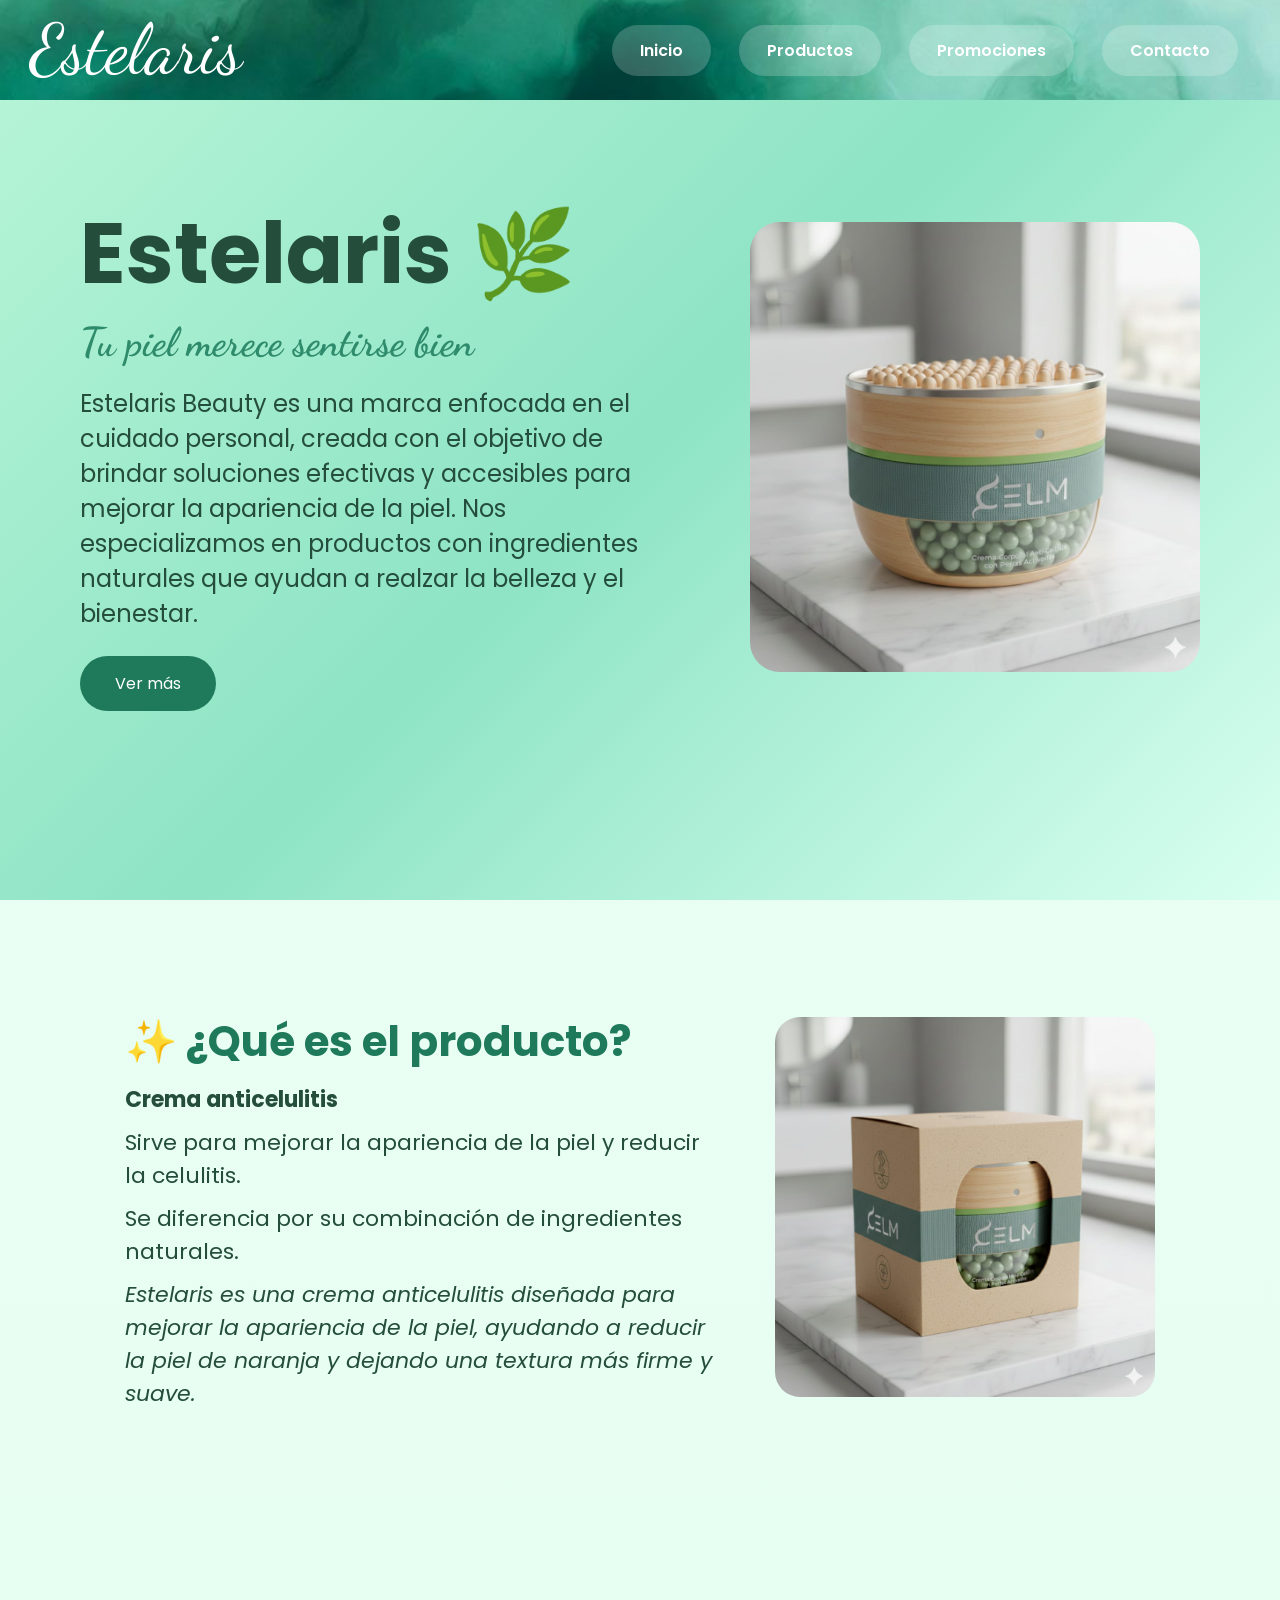
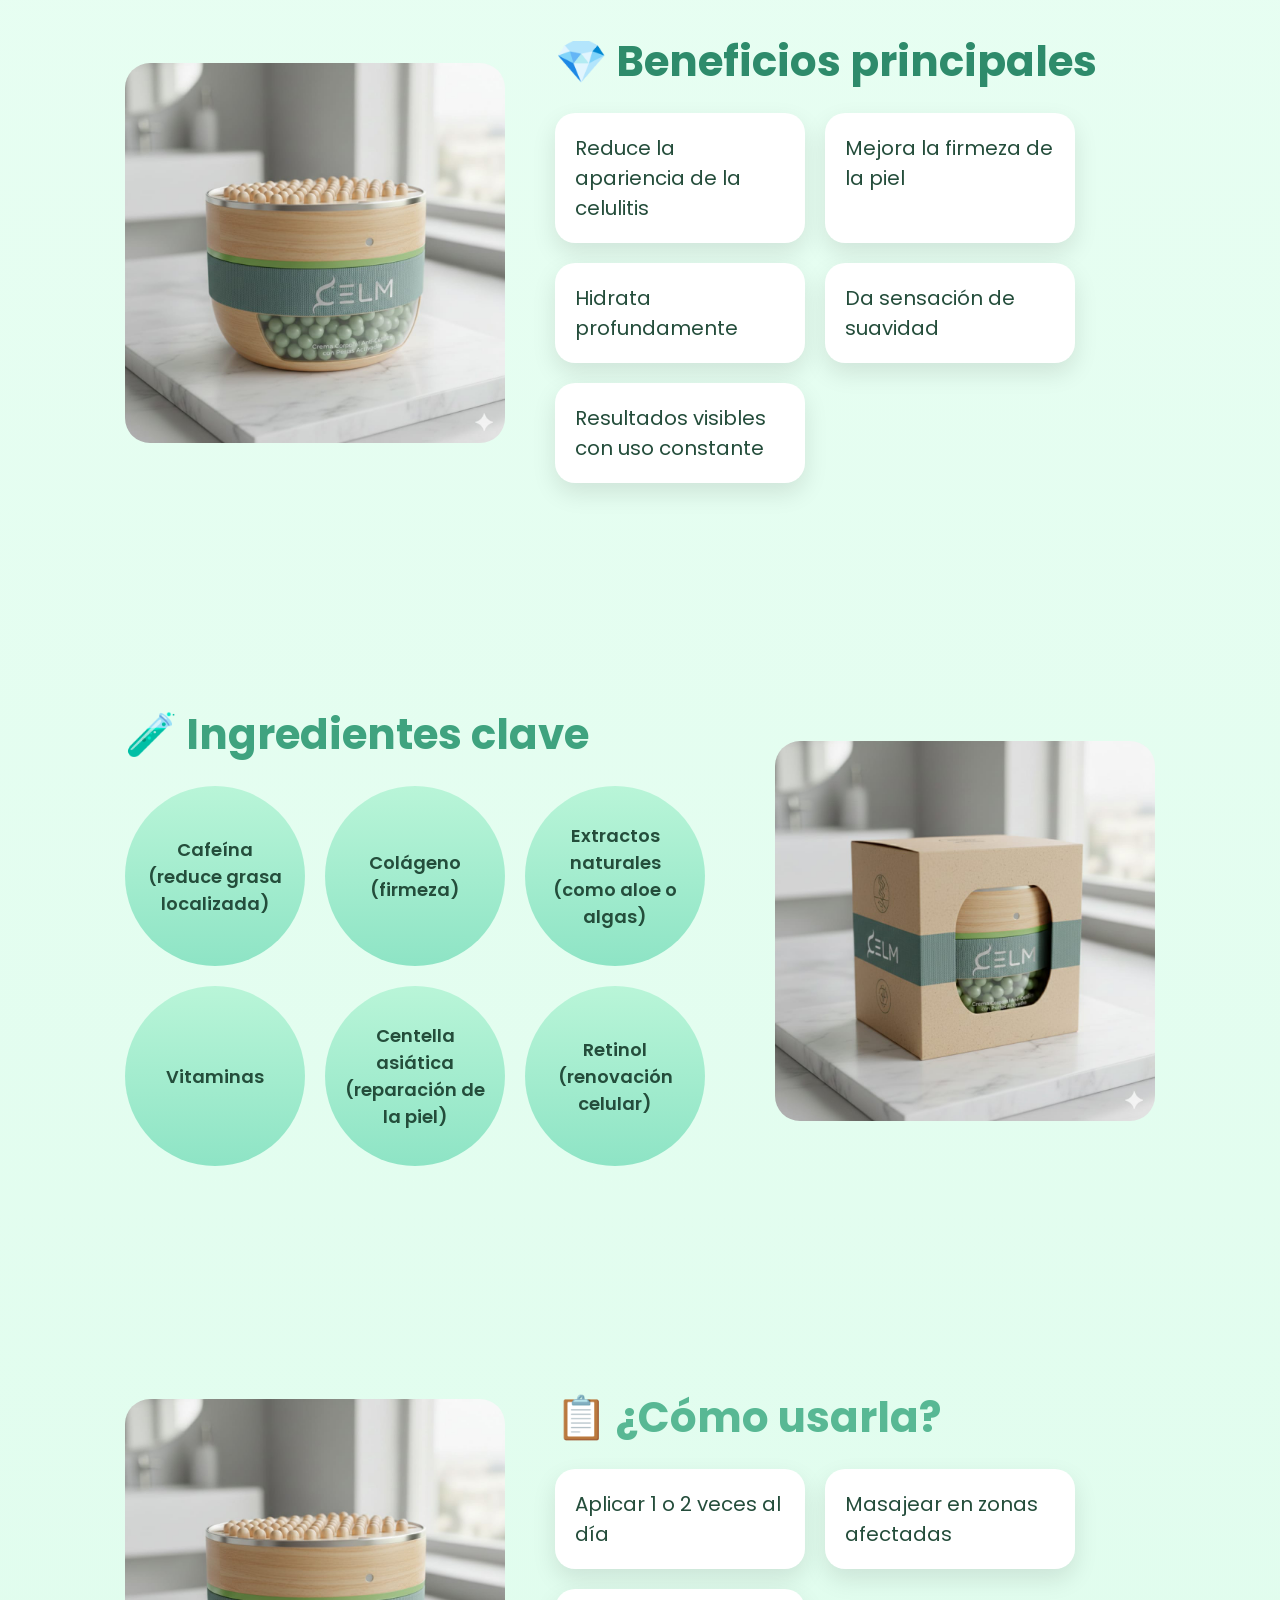
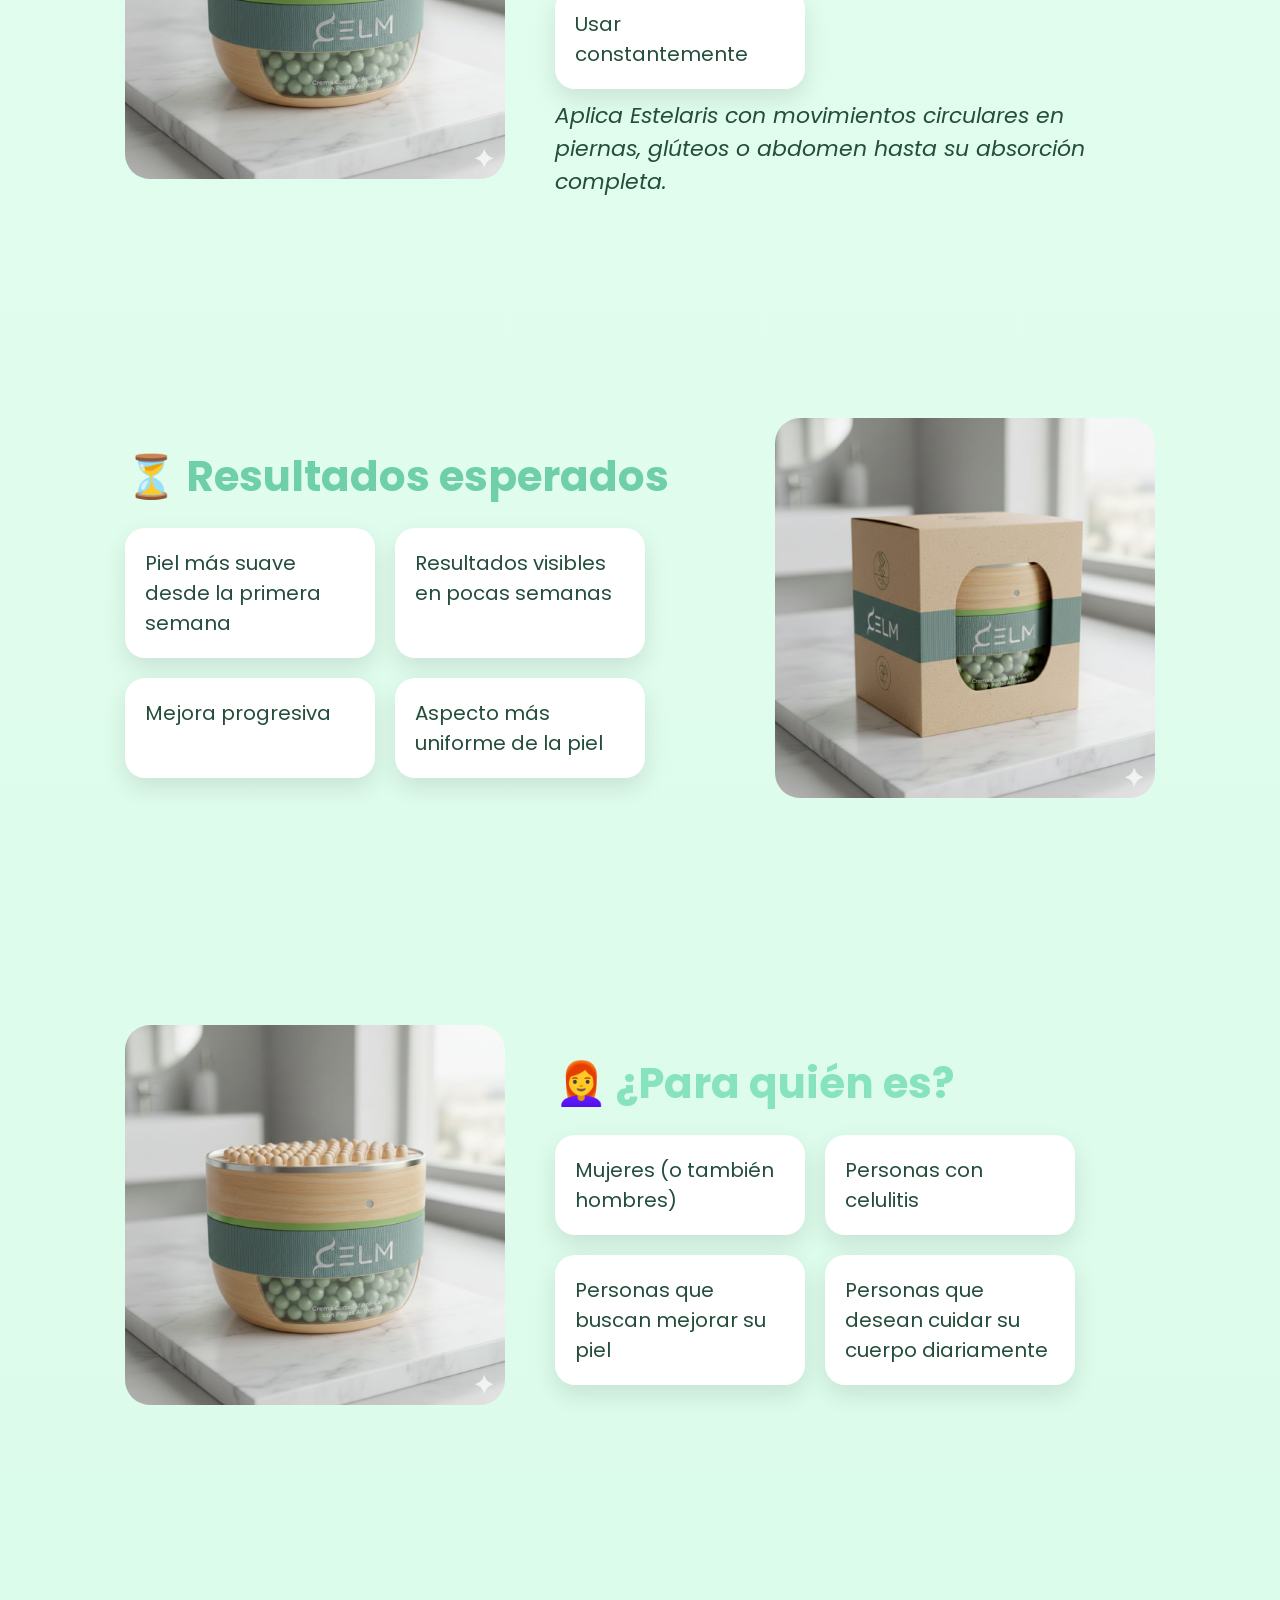
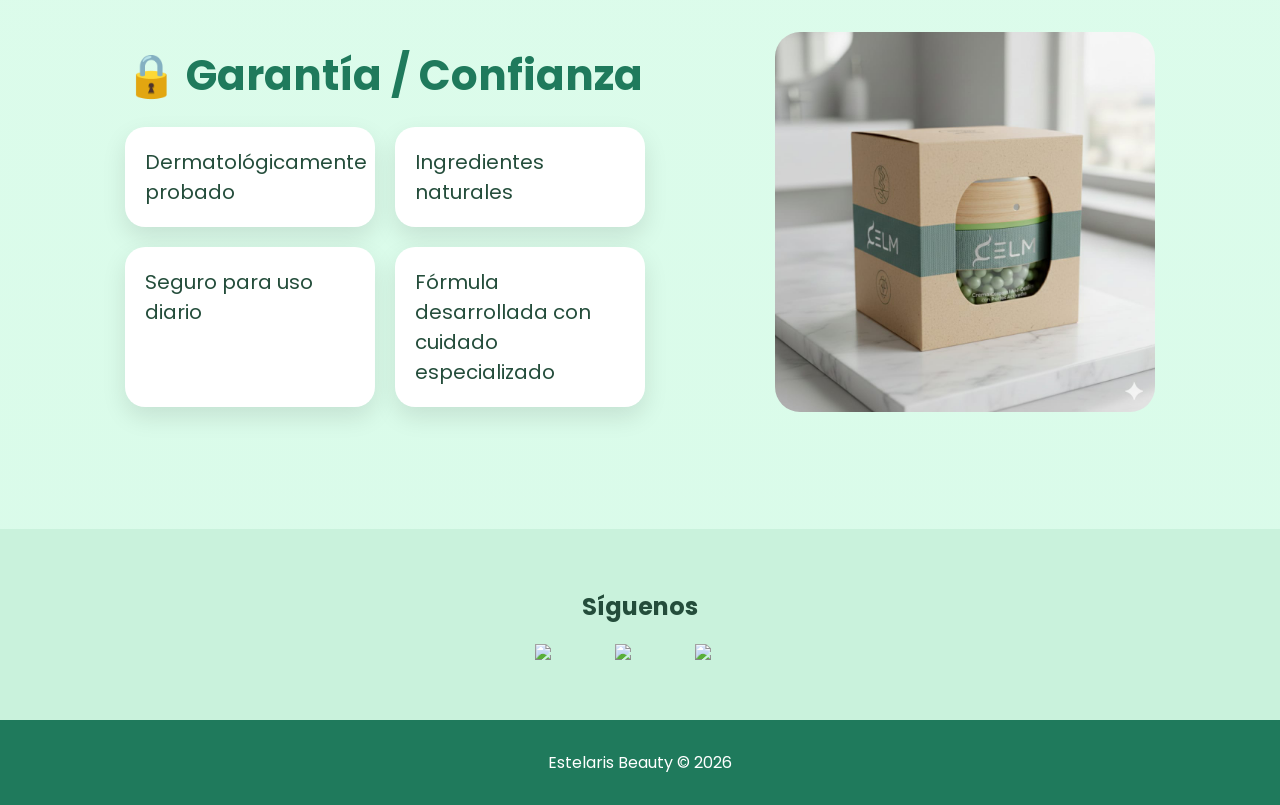
==== index.html @ 685504bf "Add files via upload" ====
<!DOCTYPE html>
<html lang="es">
<head>
<meta charset="UTF-8">
<meta name="viewport" content="width=device-width, initial-scale=1.0">
<title>Estelaris Beauty</title>

<link href="https://fonts.googleapis.com/css2?family=Poppins:wght@300;500;700&family=Dancing+Script:wght@700&display=swap" rel="stylesheet">

<style>
*{margin:0;padding:0;box-sizing:border-box;font-family:'Poppins',sans-serif;scroll-behavior:smooth;}
body{background:linear-gradient(#ecfff5,#d9fbe9);color:#244d3b;}

/* HEADER VERDE */
header{
position:fixed;width:100%;top:0;
display:flex;justify-content:space-between;align-items:center;
padding:35px 30px;
height: 100px;
background:url('Fondo.jpeg') center/cover;
z-index:1000;
}

.logo{
font-family:'Dancing Script';
font-size:70px;
color:white;
}

.nav a{
margin:0 12px;
padding:14px 28px;
border-radius:30px;
background:rgba(255,255,255,0.2);
text-decoration:none;
color:white;
font-weight:600;
transition:0.4s;
}
.nav a:hover{
background:white;
color:#1f7a5c;
transform:scale(1.1);
}

/* HERO */
.hero{
height:100vh;display:flex;align-items:center;justify-content:center;
padding:120px 80px;gap:60px;
background:linear-gradient(135deg,#b9f5d8,#8ee4c5,#d9fff0);
}
.hero-text{max-width:650px;}
.hero-text h1{font-size:85px;}
.hero-text h2{font-size:40px;font-family:'Dancing Script';color:#2e8b6b;}
.hero-text p{font-size:24px;margin-top:20px;}

.btn{
display:inline-block;margin-top:25px;
padding:15px 35px;background:#1f7a5c;color:white;
border-radius:30px;text-decoration:none;
}
.btn:hover{background:#145c43;}

.hero-img img{width:450px;border-radius:30px;}

/* SECCIONES */
section{padding:110px 90px;}
.flex{display:flex;align-items:center;justify-content:center;gap:50px;flex-wrap:wrap;}

.text{max-width:600px;}
.text h2{font-size:42px;}
.text p{font-size:22px;margin-top:10px;}

/* COLORES */
.t1{color:#1f7a5c;}
.t2{color:#2e8b6b;}
.t3{color:#3fa37f;}
.t4{color:#58b894;}
.t5{color:#6fcfa8;}
.t6{color:#86e3bd;}

/* CAJAS */
.boxes{display:flex;flex-wrap:wrap;gap:20px;margin-top:20px;}
.box{
background:white;padding:20px;border-radius:20px;
width:250px;font-size:20px;
box-shadow:0 10px 25px rgba(0,0,0,0.1);
transition:0.4s;
}
.box:hover{transform:translateY(-10px) scale(1.05);}

/* CIRCULOS */
.circle{
width:180px;height:180px;border-radius:50%;
background:linear-gradient(#b9f5d8,#8ee4c5);
display:flex;align-items:center;justify-content:center;
text-align:center;padding:20px;font-size:18px;font-weight:600;
}
.circle:hover{transform:scale(1.1);}

.img-side img{width:380px;border-radius:25px;}

/* ANIMACION */
.reveal{opacity:0;transform:translateY(60px);transition:1s;}
.reveal.active{opacity:1;transform:translateY(0);}

/* REDES */
.redes{text-align:center;padding:60px;background:#c9f2dc;}
.iconos{display:flex;justify-content:center;gap:30px;margin-top:20px;}
.iconos img{width:50px;transition:0.3s;}
.iconos img:hover{transform:scale(1.2);}

/* FOOTER */
footer{background:#1f7a5c;color:white;text-align:center;padding:30px;}

@media(max-width:768px){
.hero{flex-direction:column;text-align:center;}
.flex{flex-direction:column;}
}
</style>
</head>

<body>

<header>
<div class="logo">Estelaris</div>
<div class="nav">
<a href="#inicio">Inicio</a>
<a href="#producto">Productos</a>
<a href="#beneficios">Promociones</a>
<a href="#contacto">Contacto</a>
</div>
</header>

<!-- EMPRESA -->
<section class="hero reveal" id="inicio">
<div class="hero-text">
<h1>Estelaris 🌿</h1>
<h2>Tu piel merece sentirse bien</h2>
<p>
Estelaris Beauty es una marca enfocada en el cuidado personal, creada con el objetivo de brindar soluciones efectivas y accesibles para mejorar la apariencia de la piel. 
Nos especializamos en productos con ingredientes naturales que ayudan a realzar la belleza y el bienestar.
</p>
<a href="#producto" class="btn">Ver más</a>
</div>
<div class="hero-img">
<img src="Celm1.jpeg">
</div>
</section>

<!-- PRODUCTO -->
<section class="flex reveal" id="producto">
<div class="text">
<h2 class="t1">✨ ¿Qué es el producto?</h2>
<p><strong>Crema anticelulitis</strong></p>
<p>Sirve para mejorar la apariencia de la piel y reducir la celulitis.</p>
<p>Se diferencia por su combinación de ingredientes naturales.</p>
<p><em>Estelaris es una crema anticelulitis diseñada para mejorar la apariencia de la piel, ayudando a reducir la piel de naranja y dejando una textura más firme y suave.</em></p>
</div>
<div class="img-side">
<img src="Celm2.jpeg">
</div>
</section>

<!-- BENEFICIOS -->
<section class="flex reveal">
<div class="img-side"><img src="Celm1.jpeg"></div>
<div class="text">
<h2 class="t2">💎 Beneficios principales</h2>
<div class="boxes">
<div class="box">Reduce la apariencia de la celulitis</div>
<div class="box">Mejora la firmeza de la piel</div>
<div class="box">Hidrata profundamente</div>
<div class="box">Da sensación de suavidad</div>
<div class="box">Resultados visibles con uso constante</div>
</div>
</div>
</section>

<!-- INGREDIENTES -->
<section class="flex reveal">
<div class="text">
<h2 class="t3">🧪 Ingredientes clave</h2>
<div class="boxes">
<div class="circle">Cafeína (reduce grasa localizada)</div>
<div class="circle">Colágeno (firmeza)</div>
<div class="circle">Extractos naturales (como aloe o algas)</div>
<div class="circle">Vitaminas</div>
<div class="circle">Centella asiática (reparación de la piel)</div>
<div class="circle">Retinol (renovación celular)</div>
</div>
</div>
<div class="img-side"><img src="Celm2.jpeg"></div>
</section>

<!-- USO -->
<section class="flex reveal">
<div class="img-side"><img src="Celm1.jpeg"></div>
<div class="text">
<h2 class="t4">📋 ¿Cómo usarla?</h2>
<div class="boxes">
<div class="box">Aplicar 1 o 2 veces al día</div>
<div class="box">Masajear en zonas afectadas</div>
<div class="box">Usar constantemente</div>
</div>
<p><em>Aplica Estelaris con movimientos circulares en piernas, glúteos o abdomen hasta su absorción completa.</em></p>
</div>
</section>

<!-- RESULTADOS -->
<section class="flex reveal">
<div class="text">
<h2 class="t5">⏳ Resultados esperados</h2>
<div class="boxes">
<div class="box">Piel más suave desde la primera semana</div>
<div class="box">Resultados visibles en pocas semanas</div>
<div class="box">Mejora progresiva</div>
<div class="box">Aspecto más uniforme de la piel</div>
</div>
</div>
<div class="img-side"><img src="Celm2.jpeg"></div>
</section>

<!-- PARA QUIEN -->
<section class="flex reveal">
<div class="img-side"><img src="Celm1.jpeg"></div>
<div class="text">
<h2 class="t6">👩‍🦰 ¿Para quién es?</h2>
<div class="boxes">
<div class="box">Mujeres (o también hombres)</div>
<div class="box">Personas con celulitis</div>
<div class="box">Personas que buscan mejorar su piel</div>
<div class="box">Personas que desean cuidar su cuerpo diariamente</div>
</div>
</div>
</section>

<!-- CONFIANZA -->
<section class="flex reveal">
<div class="text">
<h2 class="t1">🔒 Garantía / Confianza</h2>
<div class="boxes">
<div class="box">Dermatológicamente probado</div>
<div class="box">Ingredientes naturales</div>
<div class="box">Seguro para uso diario</div>
<div class="box">Fórmula desarrollada con cuidado especializado</div>
</div>
</div>
<div class="img-side"><img src="Celm2.jpeg"></div>
</section>

<!-- REDES -->
<section class="redes" id="contacto">
<h2>Síguenos</h2>
<div class="iconos">
<img src="https://cdn-icons-png.flaticon.com/512/2111/2111463.png">
<img src="https://cdn-icons-png.flaticon.com/512/733/733547.png">
<img src="https://cdn-icons-png.flaticon.com/512/1384/1384060.png">
</div>
</section>

<footer>
<p>Estelaris Beauty © 2026</p>
</footer>

<script>
window.addEventListener('scroll',()=>{
document.querySelectorAll('.reveal').forEach(el=>{
let top=el.getBoundingClientRect().top;
if(top<window.innerHeight-100){
el.classList.add('active');
}
});
});
</script>

</body>
</html>
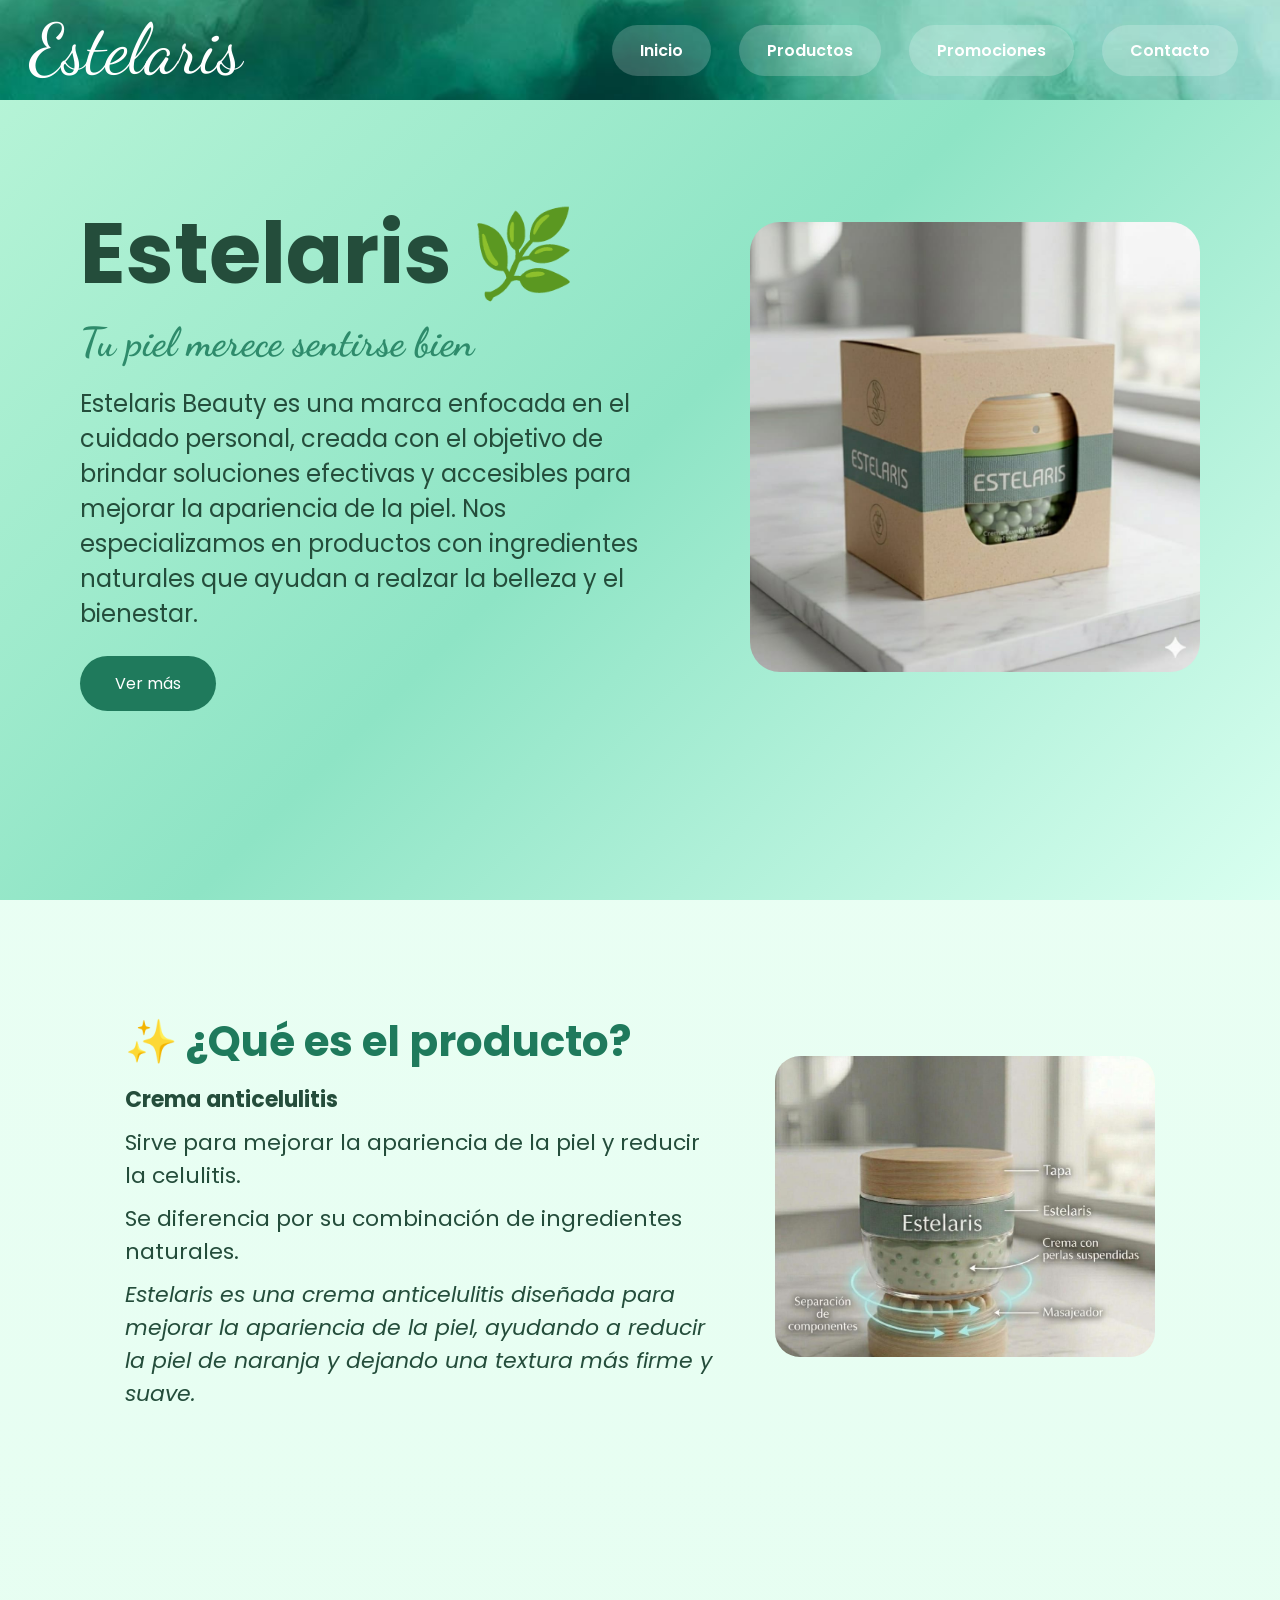
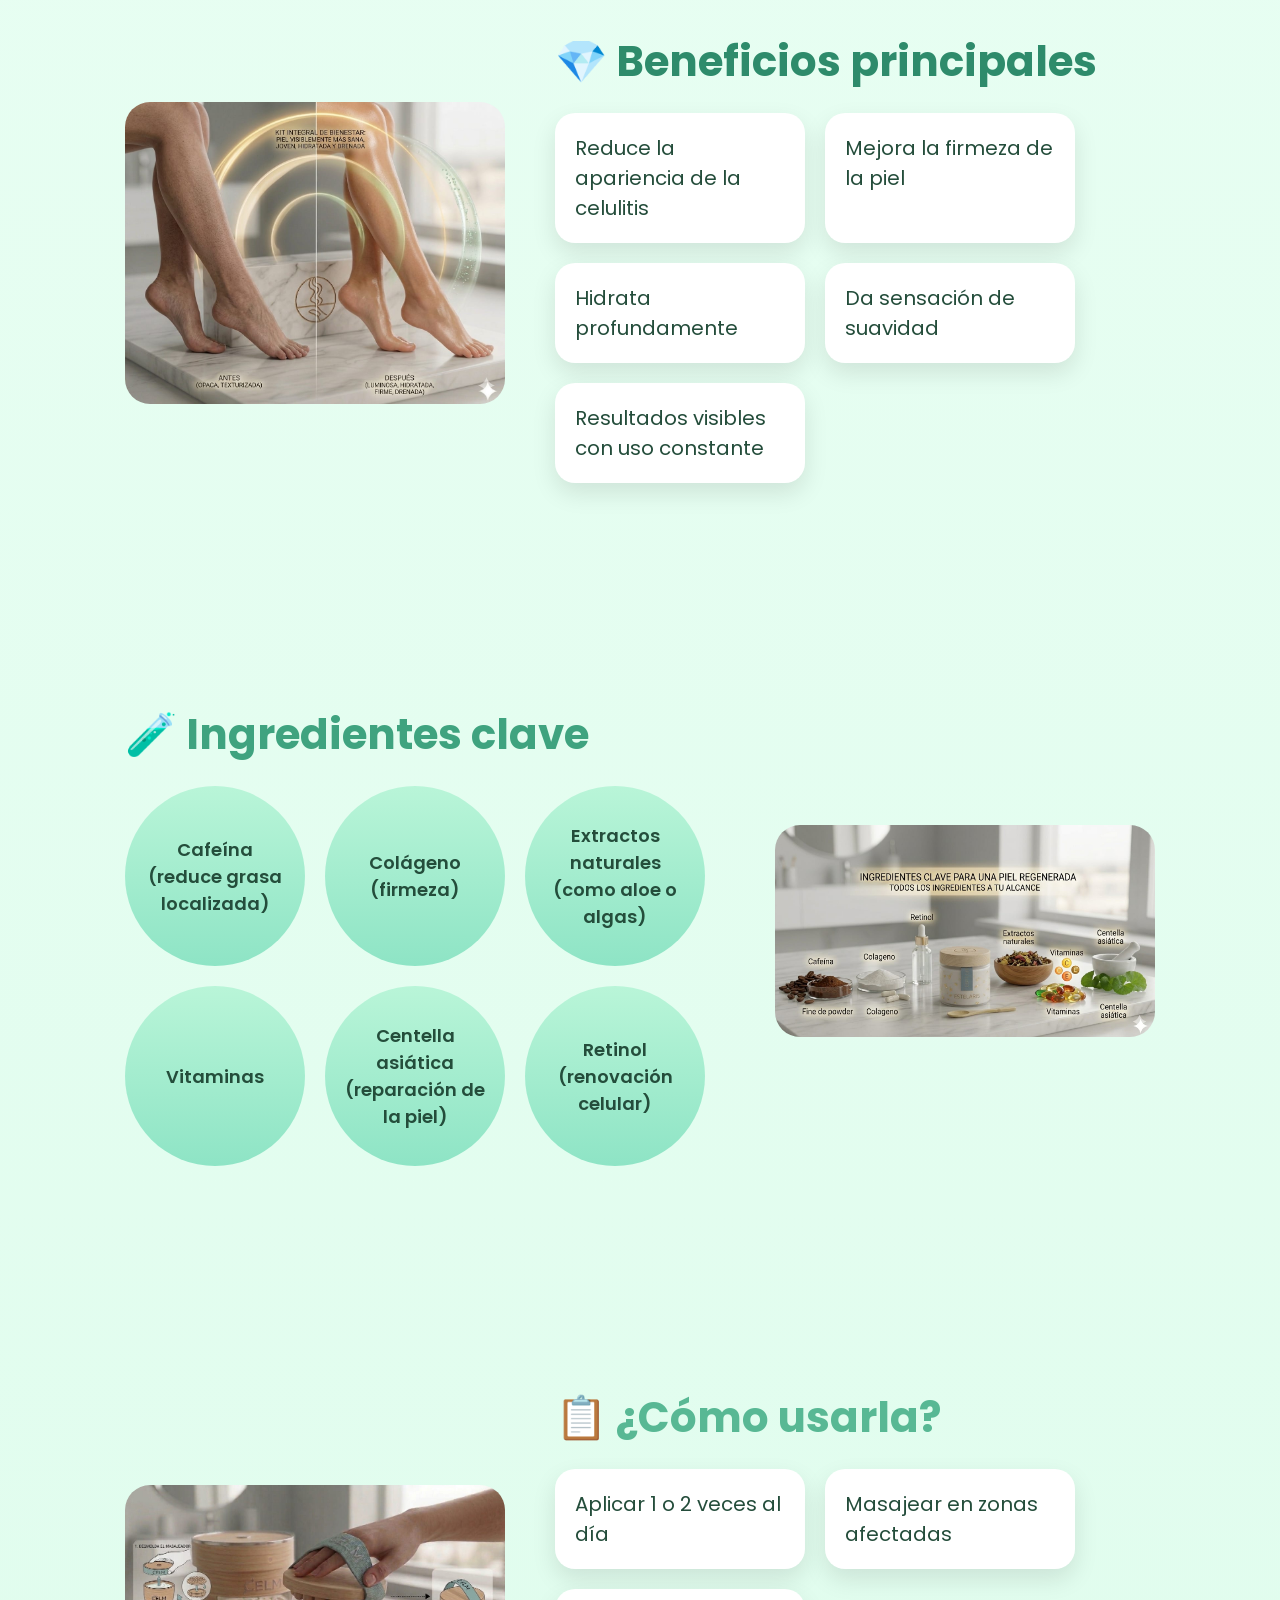
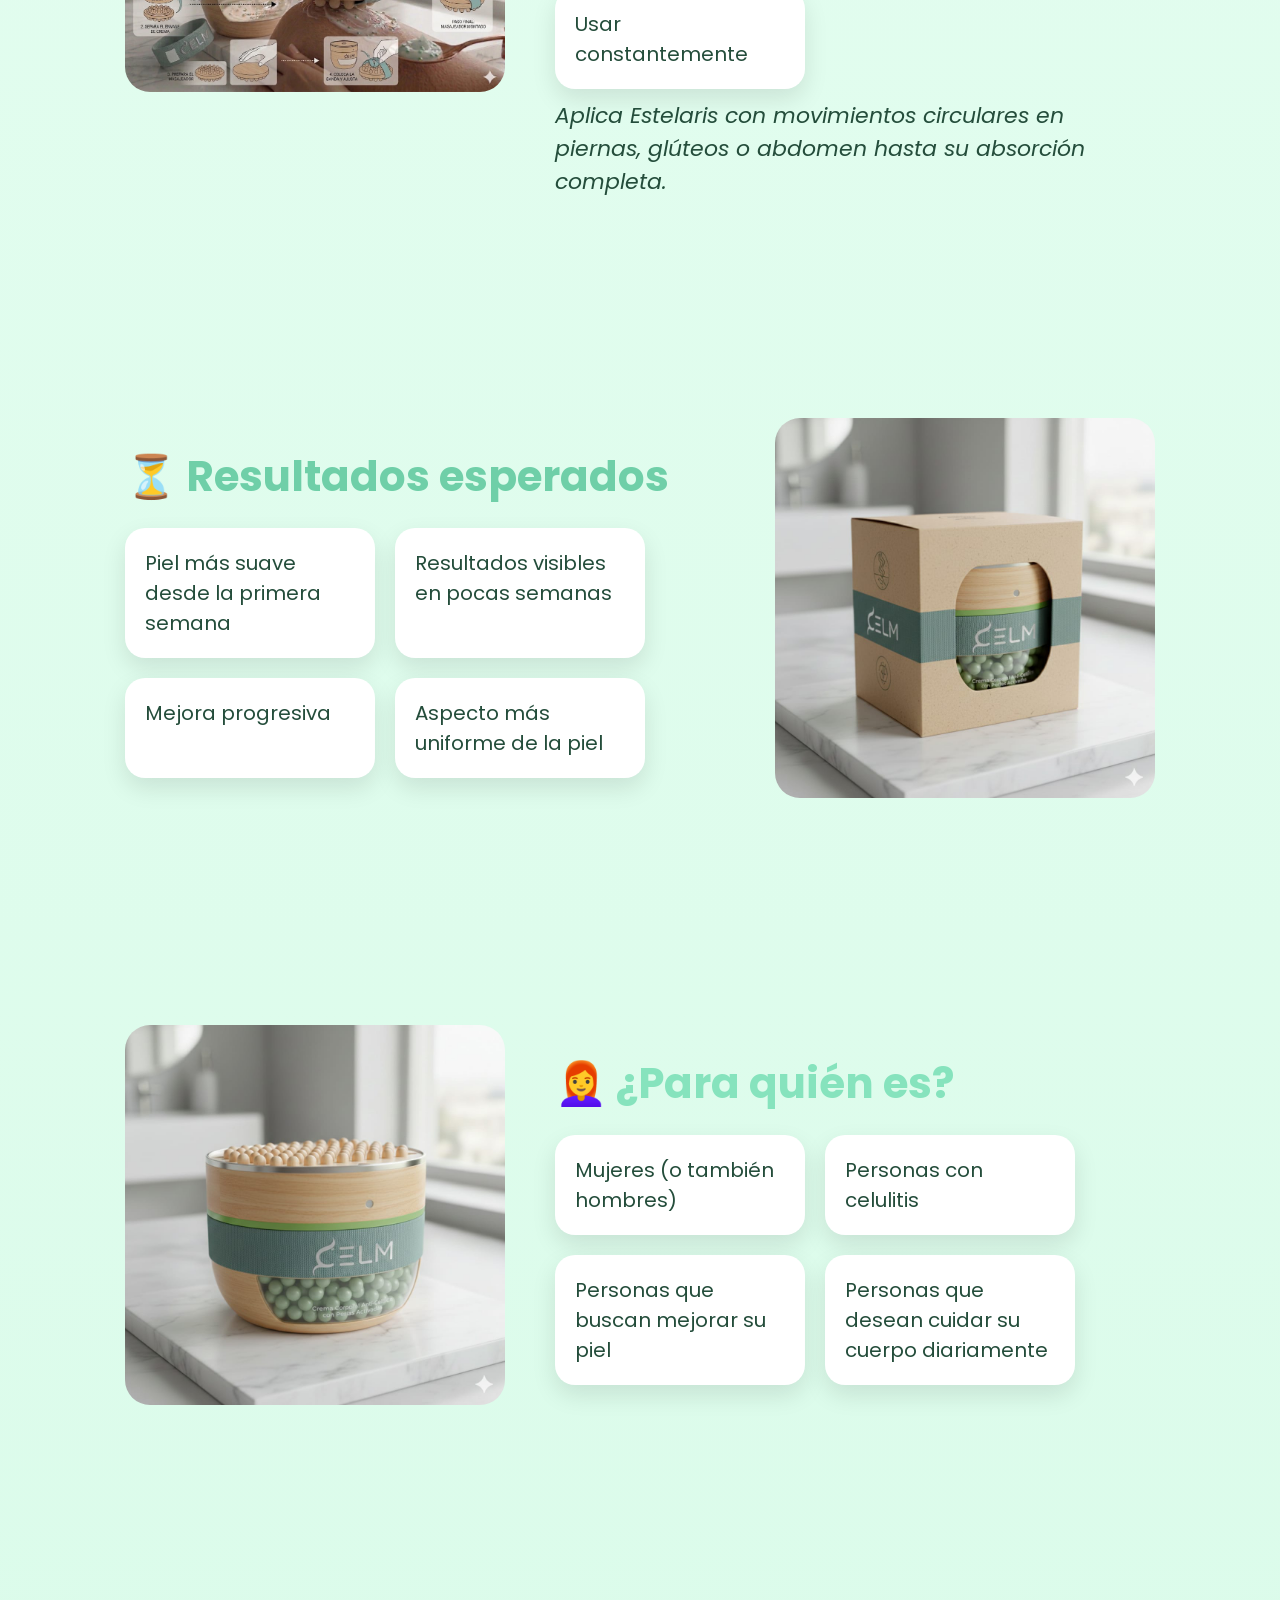
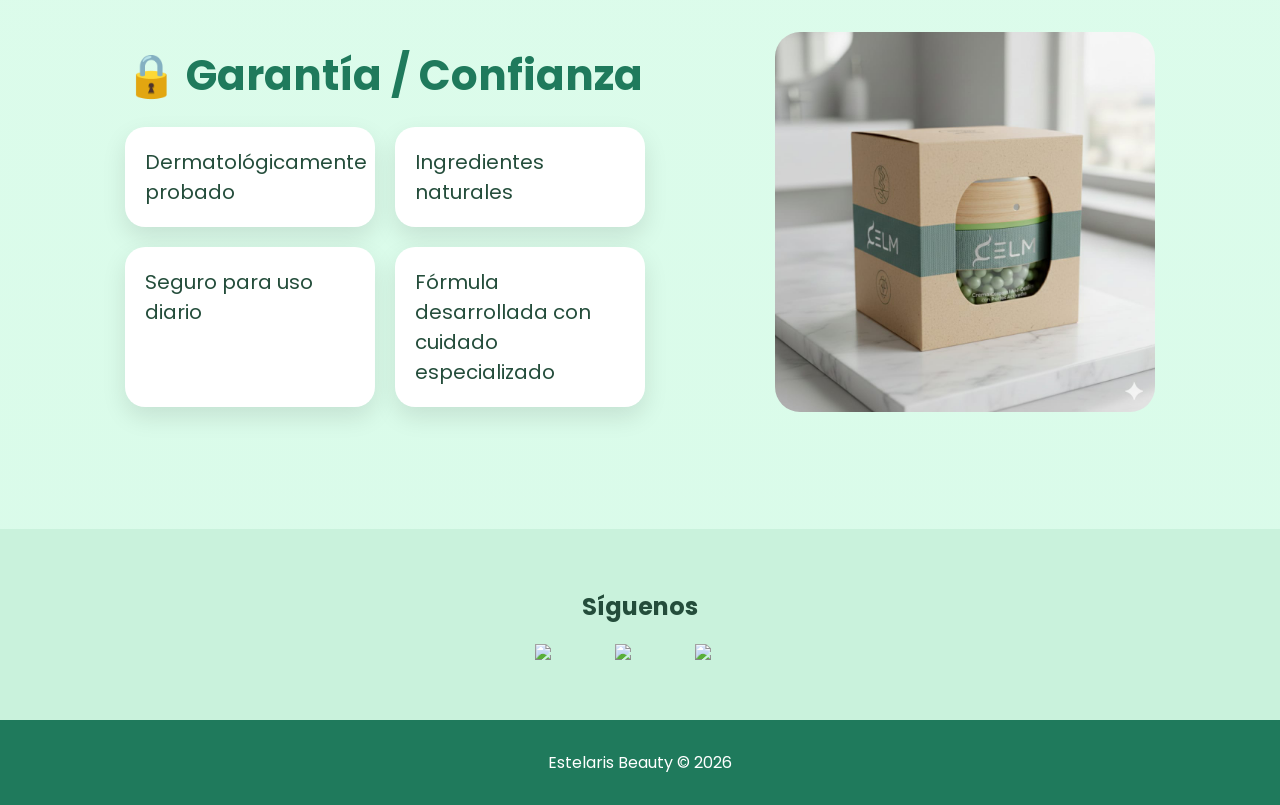
==== commit 112dc9cc: "Add files via upload" ====
--- a/index.html
+++ b/index.html
@@ -125,10 +125,10 @@
 <header>
 <div class="logo">Estelaris</div>
 <div class="nav">
-<a href="#inicio">Inicio</a>
-<a href="#producto">Productos</a>
-<a href="#beneficios">Promociones</a>
-<a href="#contacto">Contacto</a>
+<a href="index.html">Inicio</a>
+<a href="productos.html">Productos</a>
+<a href="promociones.html">Promociones</a>
+<a href="contacto.html">Contacto</a>
 </div>
 </header>
 
@@ -144,7 +144,7 @@
 <a href="#producto" class="btn">Ver más</a>
 </div>
 <div class="hero-img">
-<img src="Celm1.jpeg">
+<img src="2.jpeg">
 </div>
 </section>
 
@@ -158,13 +158,13 @@
 <p><em>Estelaris es una crema anticelulitis diseñada para mejorar la apariencia de la piel, ayudando a reducir la piel de naranja y dejando una textura más firme y suave.</em></p>
 </div>
 <div class="img-side">
-<img src="Celm2.jpeg">
+<img src="1.jpeg">
 </div>
 </section>
 
 <!-- BENEFICIOS -->
 <section class="flex reveal">
-<div class="img-side"><img src="Celm1.jpeg"></div>
+<div class="img-side"><img src="16.jpeg"></div>
 <div class="text">
 <h2 class="t2">💎 Beneficios principales</h2>
 <div class="boxes">
@@ -190,12 +190,12 @@
 <div class="circle">Retinol (renovación celular)</div>
 </div>
 </div>
-<div class="img-side"><img src="Celm2.jpeg"></div>
+<div class="img-side"><img src="17.jpeg"></div>
 </section>
 
 <!-- USO -->
 <section class="flex reveal">
-<div class="img-side"><img src="Celm1.jpeg"></div>
+<div class="img-side"><img src="18.jpeg"></div>
 <div class="text">
 <h2 class="t4">📋 ¿Cómo usarla?</h2>
 <div class="boxes">
